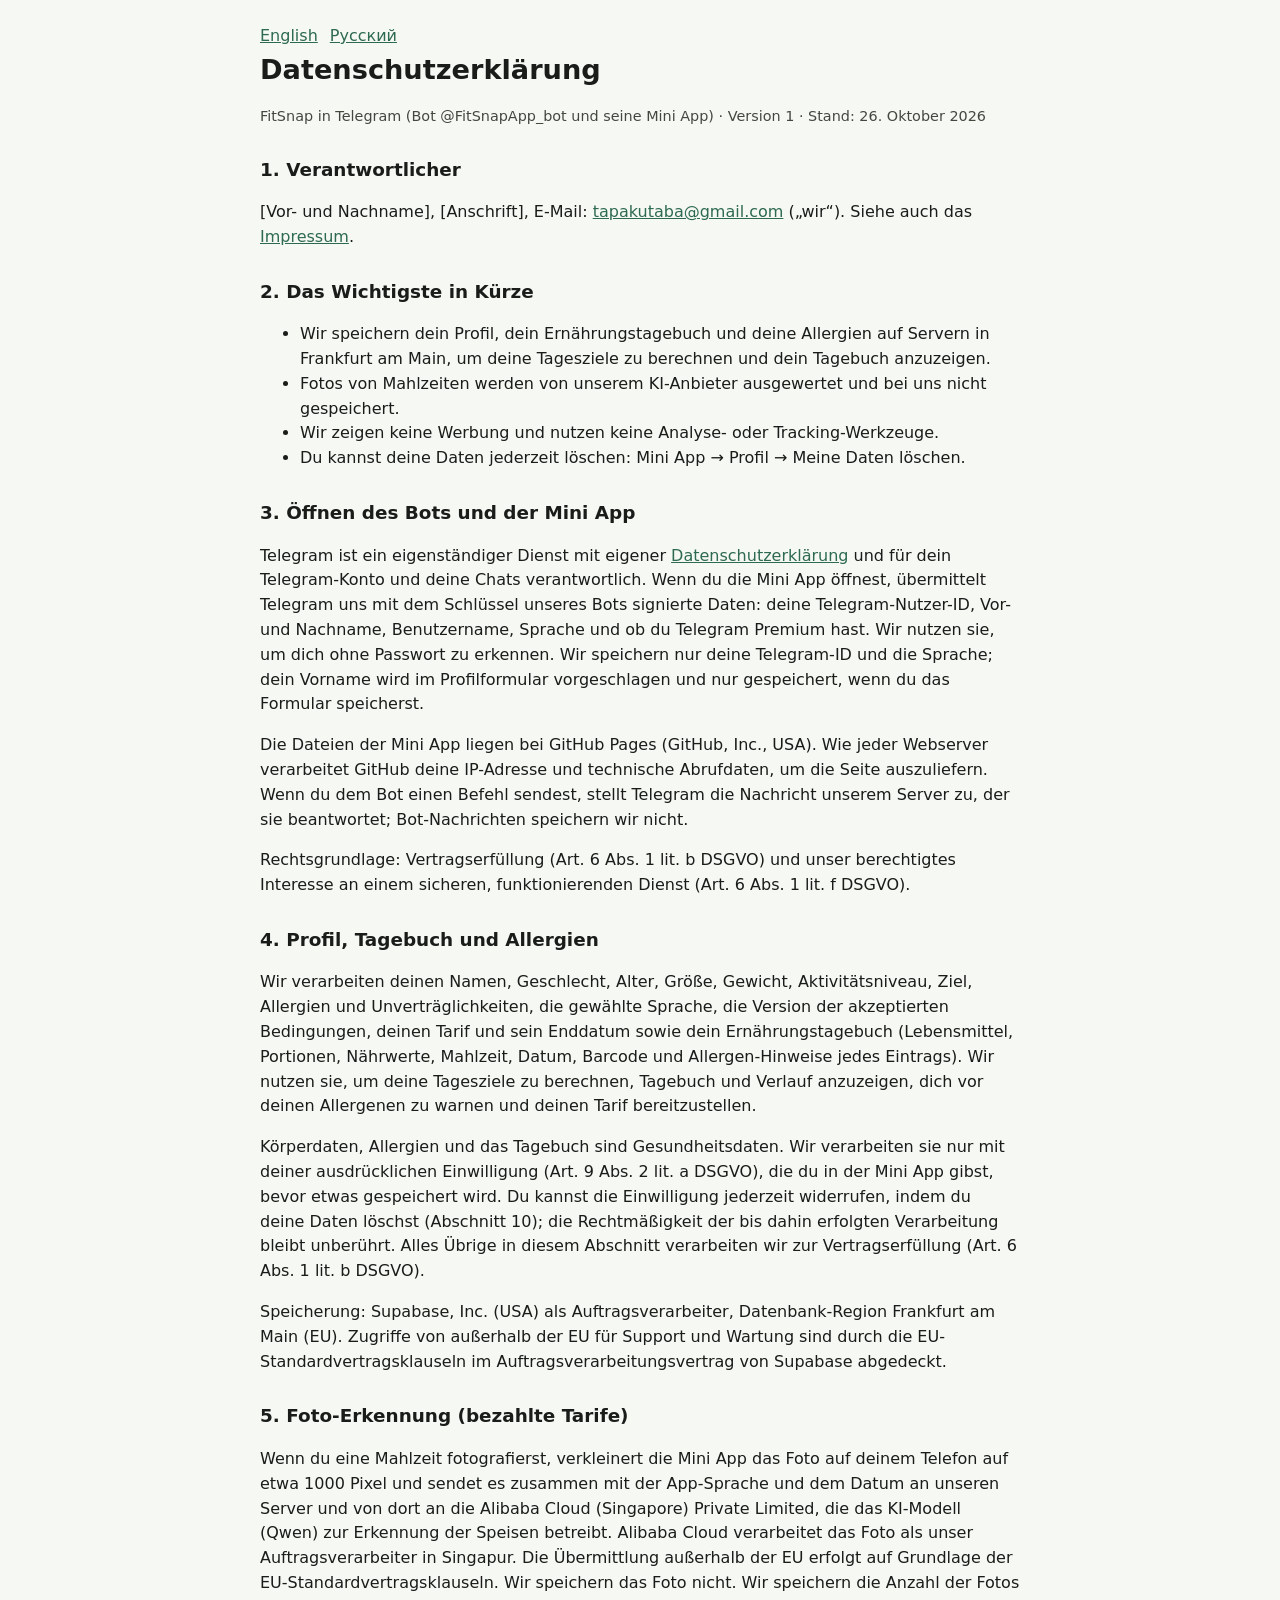
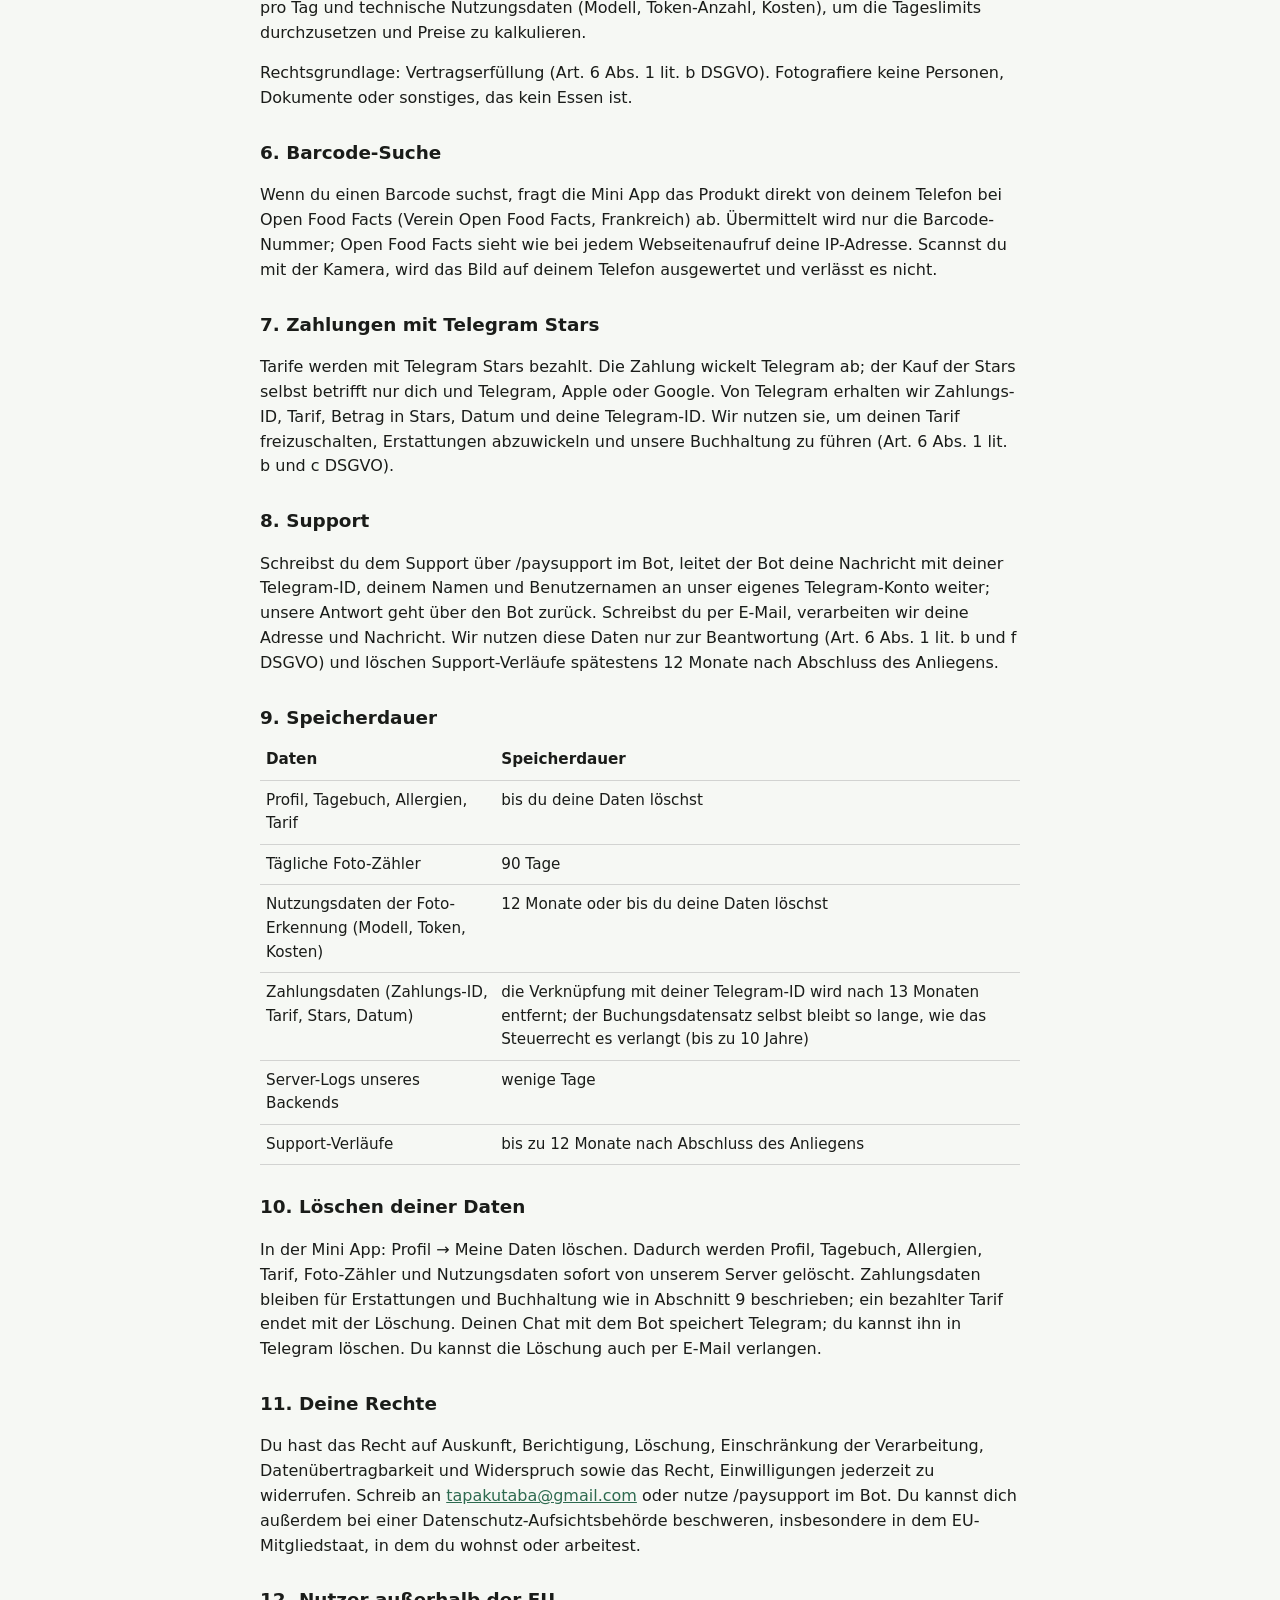
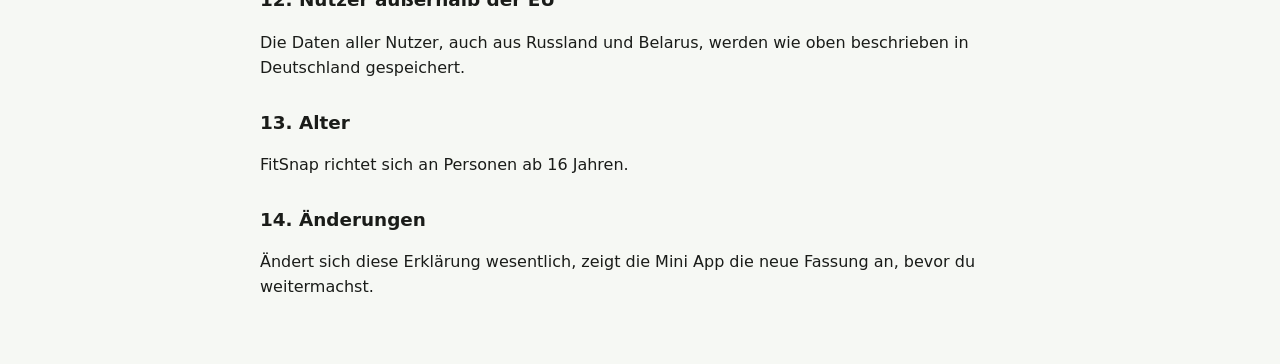
==== legal/de/privacy.html @ 0e313ad4 "Add legal documents, localized legal links and refund note Co-Authored-By: Claude Opus 5.5 <noreply@" ====
<!doctype html>
<html lang="de">
<head>
<meta charset="utf-8">
<meta name="viewport" content="width=device-width, initial-scale=1">
<title>FitSnap in Telegram: Datenschutzerklärung</title>
<link rel="stylesheet" href="../style.css">
</head>
<body>
<!-- Vor dem Start: [Vor- und Nachname] und [Anschrift] ersetzen (auch in impressum.html) und Text prüfen lassen. -->
<main>
<nav><a href="../en/privacy.html">English</a><a href="../ru/privacy.html">Русский</a></nav>
<h1>Datenschutzerklärung</h1>
<p class="meta">FitSnap in Telegram (Bot @FitSnapApp_bot und seine Mini App) · Version 1 · Stand: 26. Oktober 2026</p>

<h2>1. Verantwortlicher</h2>
<p>[Vor- und Nachname], [Anschrift], E-Mail: <a href="mailto:tapakutaba@gmail.com">tapakutaba@gmail.com</a> („wir“). Siehe auch das <a href="../impressum.html">Impressum</a>.</p>

<h2>2. Das Wichtigste in Kürze</h2>
<ul>
  <li>Wir speichern dein Profil, dein Ernährungstagebuch und deine Allergien auf Servern in Frankfurt am Main, um deine Tagesziele zu berechnen und dein Tagebuch anzuzeigen.</li>
  <li>Fotos von Mahlzeiten werden von unserem KI-Anbieter ausgewertet und bei uns nicht gespeichert.</li>
  <li>Wir zeigen keine Werbung und nutzen keine Analyse- oder Tracking-Werkzeuge.</li>
  <li>Du kannst deine Daten jederzeit löschen: Mini App → Profil → Meine Daten löschen.</li>
</ul>

<h2>3. Öffnen des Bots und der Mini App</h2>
<p>Telegram ist ein eigenständiger Dienst mit eigener <a href="https://telegram.org/privacy">Datenschutzerklärung</a> und für dein Telegram-Konto und deine Chats verantwortlich. Wenn du die Mini App öffnest, übermittelt Telegram uns mit dem Schlüssel unseres Bots signierte Daten: deine Telegram-Nutzer-ID, Vor- und Nachname, Benutzername, Sprache und ob du Telegram Premium hast. Wir nutzen sie, um dich ohne Passwort zu erkennen. Wir speichern nur deine Telegram-ID und die Sprache; dein Vorname wird im Profilformular vorgeschlagen und nur gespeichert, wenn du das Formular speicherst.</p>
<p>Die Dateien der Mini App liegen bei GitHub Pages (GitHub, Inc., USA). Wie jeder Webserver verarbeitet GitHub deine IP-Adresse und technische Abrufdaten, um die Seite auszuliefern. Wenn du dem Bot einen Befehl sendest, stellt Telegram die Nachricht unserem Server zu, der sie beantwortet; Bot-Nachrichten speichern wir nicht.</p>
<p>Rechtsgrundlage: Vertragserfüllung (Art. 6 Abs. 1 lit. b DSGVO) und unser berechtigtes Interesse an einem sicheren, funktionierenden Dienst (Art. 6 Abs. 1 lit. f DSGVO).</p>

<h2>4. Profil, Tagebuch und Allergien</h2>
<p>Wir verarbeiten deinen Namen, Geschlecht, Alter, Größe, Gewicht, Aktivitätsniveau, Ziel, Allergien und Unverträglichkeiten, die gewählte Sprache, die Version der akzeptierten Bedingungen, deinen Tarif und sein Enddatum sowie dein Ernährungstagebuch (Lebensmittel, Portionen, Nährwerte, Mahlzeit, Datum, Barcode und Allergen-Hinweise jedes Eintrags). Wir nutzen sie, um deine Tagesziele zu berechnen, Tagebuch und Verlauf anzuzeigen, dich vor deinen Allergenen zu warnen und deinen Tarif bereitzustellen.</p>
<p>Körperdaten, Allergien und das Tagebuch sind Gesundheitsdaten. Wir verarbeiten sie nur mit deiner ausdrücklichen Einwilligung (Art. 9 Abs. 2 lit. a DSGVO), die du in der Mini App gibst, bevor etwas gespeichert wird. Du kannst die Einwilligung jederzeit widerrufen, indem du deine Daten löschst (Abschnitt 10); die Rechtmäßigkeit der bis dahin erfolgten Verarbeitung bleibt unberührt. Alles Übrige in diesem Abschnitt verarbeiten wir zur Vertragserfüllung (Art. 6 Abs. 1 lit. b DSGVO).</p>
<p>Speicherung: Supabase, Inc. (USA) als Auftragsverarbeiter, Datenbank-Region Frankfurt am Main (EU). Zugriffe von außerhalb der EU für Support und Wartung sind durch die EU-Standardvertragsklauseln im Auftragsverarbeitungsvertrag von Supabase abgedeckt.</p>

<h2>5. Foto-Erkennung (bezahlte Tarife)</h2>
<p>Wenn du eine Mahlzeit fotografierst, verkleinert die Mini App das Foto auf deinem Telefon auf etwa 1000 Pixel und sendet es zusammen mit der App-Sprache und dem Datum an unseren Server und von dort an die Alibaba Cloud (Singapore) Private Limited, die das KI-Modell (Qwen) zur Erkennung der Speisen betreibt. Alibaba Cloud verarbeitet das Foto als unser Auftragsverarbeiter in Singapur. Die Übermittlung außerhalb der EU erfolgt auf Grundlage der EU-Standardvertragsklauseln. Wir speichern das Foto nicht. Wir speichern die Anzahl der Fotos pro Tag und technische Nutzungsdaten (Modell, Token-Anzahl, Kosten), um die Tageslimits durchzusetzen und Preise zu kalkulieren.</p>
<p>Rechtsgrundlage: Vertragserfüllung (Art. 6 Abs. 1 lit. b DSGVO). Fotografiere keine Personen, Dokumente oder sonstiges, das kein Essen ist.</p>

<h2>6. Barcode-Suche</h2>
<p>Wenn du einen Barcode suchst, fragt die Mini App das Produkt direkt von deinem Telefon bei Open Food Facts (Verein Open Food Facts, Frankreich) ab. Übermittelt wird nur die Barcode-Nummer; Open Food Facts sieht wie bei jedem Webseitenaufruf deine IP-Adresse. Scannst du mit der Kamera, wird das Bild auf deinem Telefon ausgewertet und verlässt es nicht.</p>

<h2>7. Zahlungen mit Telegram Stars</h2>
<p>Tarife werden mit Telegram Stars bezahlt. Die Zahlung wickelt Telegram ab; der Kauf der Stars selbst betrifft nur dich und Telegram, Apple oder Google. Von Telegram erhalten wir Zahlungs-ID, Tarif, Betrag in Stars, Datum und deine Telegram-ID. Wir nutzen sie, um deinen Tarif freizuschalten, Erstattungen abzuwickeln und unsere Buchhaltung zu führen (Art. 6 Abs. 1 lit. b und c DSGVO).</p>

<h2>8. Support</h2>
<p>Schreibst du dem Support über /paysupport im Bot, leitet der Bot deine Nachricht mit deiner Telegram-ID, deinem Namen und Benutzernamen an unser eigenes Telegram-Konto weiter; unsere Antwort geht über den Bot zurück. Schreibst du per E-Mail, verarbeiten wir deine Adresse und Nachricht. Wir nutzen diese Daten nur zur Beantwortung (Art. 6 Abs. 1 lit. b und f DSGVO) und löschen Support-Verläufe spätestens 12 Monate nach Abschluss des Anliegens.</p>

<h2>9. Speicherdauer</h2>
<table>
  <tr><th>Daten</th><th>Speicherdauer</th></tr>
  <tr><td>Profil, Tagebuch, Allergien, Tarif</td><td>bis du deine Daten löschst</td></tr>
  <tr><td>Tägliche Foto-Zähler</td><td>90 Tage</td></tr>
  <tr><td>Nutzungsdaten der Foto-Erkennung (Modell, Token, Kosten)</td><td>12 Monate oder bis du deine Daten löschst</td></tr>
  <tr><td>Zahlungsdaten (Zahlungs-ID, Tarif, Stars, Datum)</td><td>die Verknüpfung mit deiner Telegram-ID wird nach 13 Monaten entfernt; der Buchungsdatensatz selbst bleibt so lange, wie das Steuerrecht es verlangt (bis zu 10 Jahre)</td></tr>
  <tr><td>Server-Logs unseres Backends</td><td>wenige Tage</td></tr>
  <tr><td>Support-Verläufe</td><td>bis zu 12 Monate nach Abschluss des Anliegens</td></tr>
</table>

<h2>10. Löschen deiner Daten</h2>
<p>In der Mini App: Profil → Meine Daten löschen. Dadurch werden Profil, Tagebuch, Allergien, Tarif, Foto-Zähler und Nutzungsdaten sofort von unserem Server gelöscht. Zahlungsdaten bleiben für Erstattungen und Buchhaltung wie in Abschnitt 9 beschrieben; ein bezahlter Tarif endet mit der Löschung. Deinen Chat mit dem Bot speichert Telegram; du kannst ihn in Telegram löschen. Du kannst die Löschung auch per E-Mail verlangen.</p>

<h2>11. Deine Rechte</h2>
<p>Du hast das Recht auf Auskunft, Berichtigung, Löschung, Einschränkung der Verarbeitung, Datenübertragbarkeit und Widerspruch sowie das Recht, Einwilligungen jederzeit zu widerrufen. Schreib an <a href="mailto:tapakutaba@gmail.com">tapakutaba@gmail.com</a> oder nutze /paysupport im Bot. Du kannst dich außerdem bei einer Datenschutz-Aufsichtsbehörde beschweren, insbesondere in dem EU-Mitgliedstaat, in dem du wohnst oder arbeitest.</p>

<h2>12. Nutzer außerhalb der EU</h2>
<p>Die Daten aller Nutzer, auch aus Russland und Belarus, werden wie oben beschrieben in Deutschland gespeichert.</p>

<h2>13. Alter</h2>
<p>FitSnap richtet sich an Personen ab 16 Jahren.</p>

<h2>14. Änderungen</h2>
<p>Ändert sich diese Erklärung wesentlich, zeigt die Mini App die neue Fassung an, bevor du weitermachst.</p>
</main>
</body>
</html>
---- legal/style.css ----
:root {
  --bg: #f6f8f4;
  --text: #1a1c19;
  --muted: #43483f;
  --accent: #2d6a4f;
  --warn-bg: #ffdad6;
  --warn-text: #410002;
}
@media (prefers-color-scheme: dark) {
  :root {
    --bg: #111410;
    --text: #e2e3dd;
    --muted: #c3c8bb;
    --accent: #95d5b2;
    --warn-bg: #93000a;
    --warn-text: #ffdad6;
  }
}
body {
  margin: 0;
  background: var(--bg);
  color: var(--text);
  font: 16px/1.55 system-ui, -apple-system, "Segoe UI", Roboto, sans-serif;
}
main { max-width: 760px; margin: 0 auto; padding: 24px 16px 48px; }
h1 { font-size: 1.7rem; margin: 0 0 4px; }
h2 { font-size: 1.15rem; margin: 28px 0 8px; }
p, li { color: var(--text); }
.meta { color: var(--muted); font-size: 0.9rem; margin-bottom: 20px; }
.warning {
  background: var(--warn-bg);
  color: var(--warn-text);
  font-weight: 700;
  padding: 14px 16px;
  border-radius: 14px;
  margin: 16px 0;
}
a { color: var(--accent); }
nav a { margin-right: 12px; }
table { border-collapse: collapse; width: 100%; font-size: 0.95rem; }
th, td { text-align: left; vertical-align: top; padding: 8px 6px; border-bottom: 1px solid rgba(127, 127, 127, 0.3); }
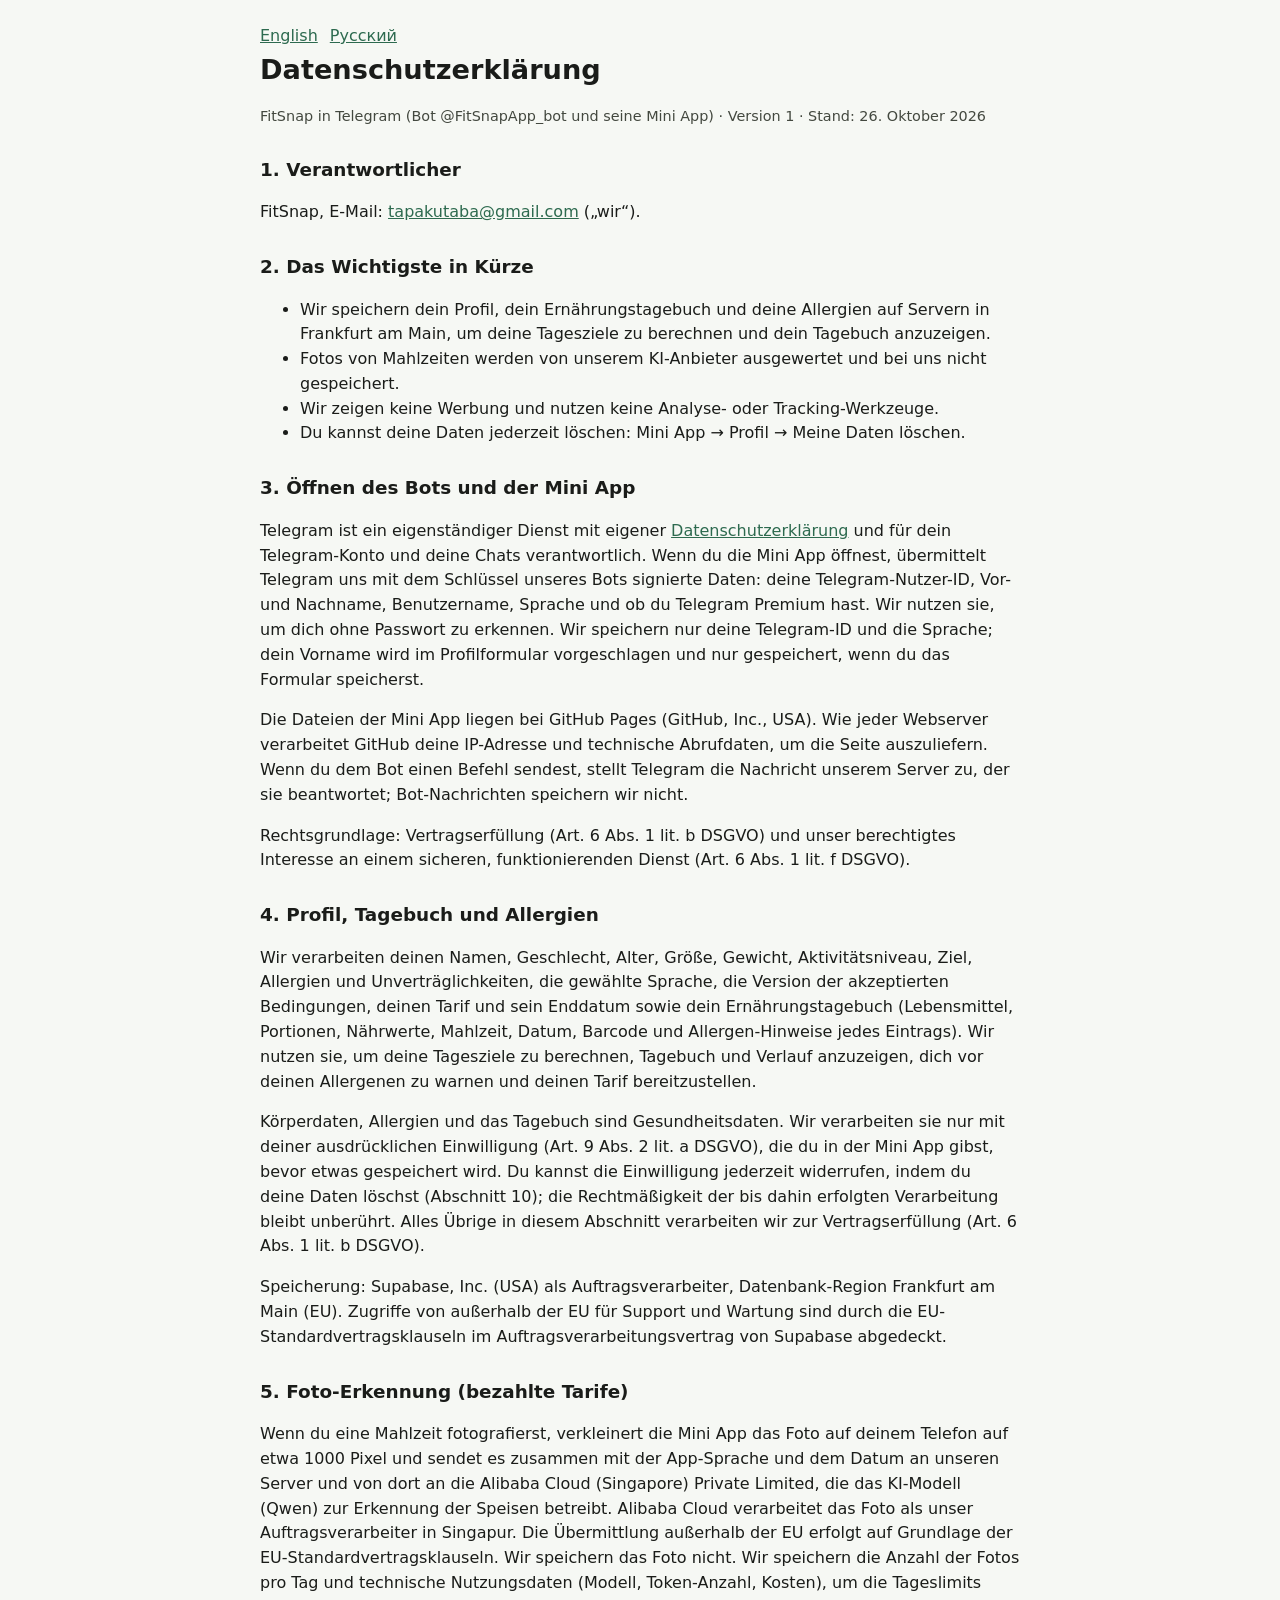
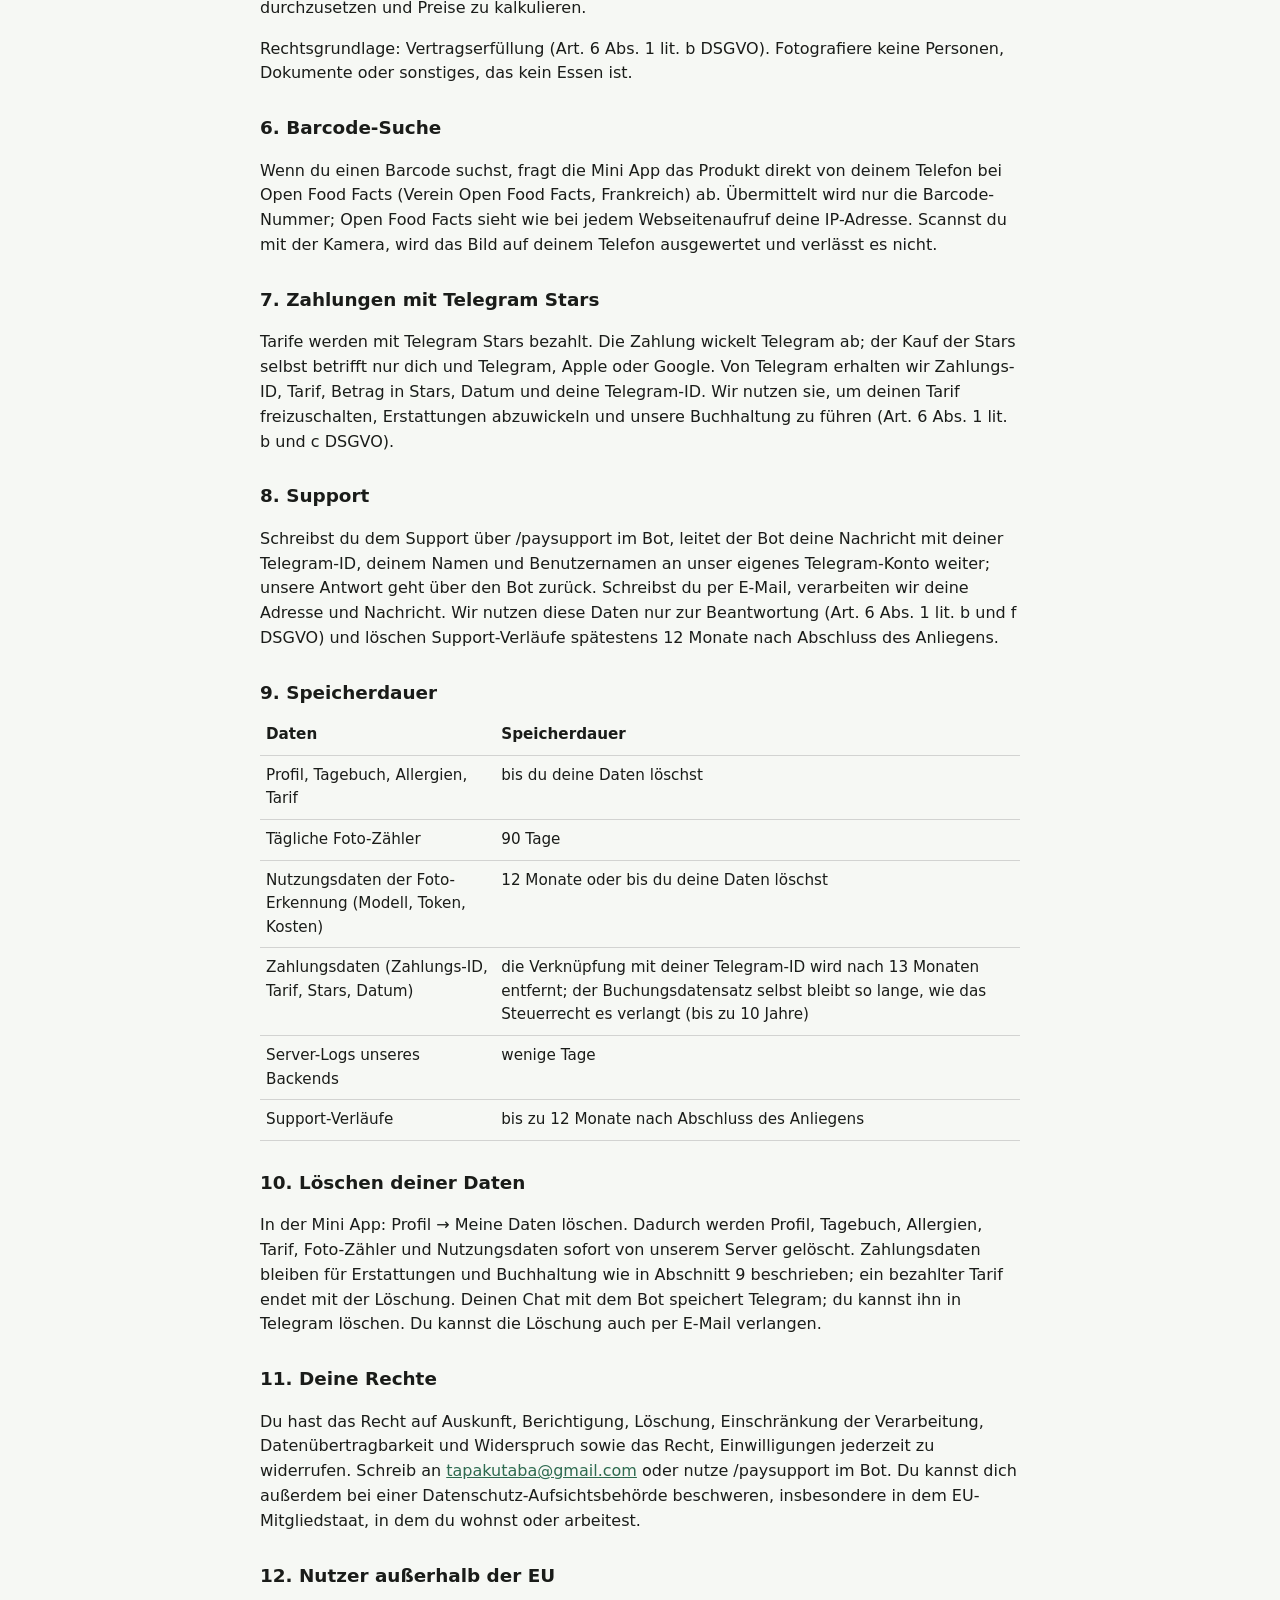
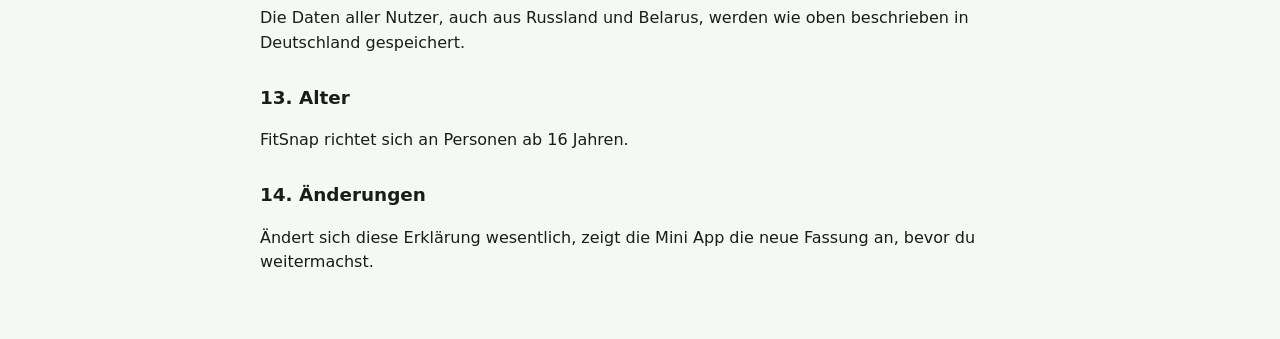
==== commit d46e6037: "Simplify terms: refunds via support, Russian law, no Impressum Co-Authored-By: Claude Opus 5.5 <nore" ====
--- a/legal/de/privacy.html
+++ b/legal/de/privacy.html
@@ -7,14 +7,13 @@
 <link rel="stylesheet" href="../style.css">
 </head>
 <body>
-<!-- Vor dem Start: [Vor- und Nachname] und [Anschrift] ersetzen (auch in impressum.html) und Text prüfen lassen. -->
 <main>
 <nav><a href="../en/privacy.html">English</a><a href="../ru/privacy.html">Русский</a></nav>
 <h1>Datenschutzerklärung</h1>
 <p class="meta">FitSnap in Telegram (Bot @FitSnapApp_bot und seine Mini App) · Version 1 · Stand: 26. Oktober 2026</p>
 
 <h2>1. Verantwortlicher</h2>
-<p>[Vor- und Nachname], [Anschrift], E-Mail: <a href="mailto:tapakutaba@gmail.com">tapakutaba@gmail.com</a> („wir“). Siehe auch das <a href="../impressum.html">Impressum</a>.</p>
+<p>FitSnap, E-Mail: <a href="mailto:tapakutaba@gmail.com">tapakutaba@gmail.com</a> („wir“).</p>
 
 <h2>2. Das Wichtigste in Kürze</h2>
 <ul>
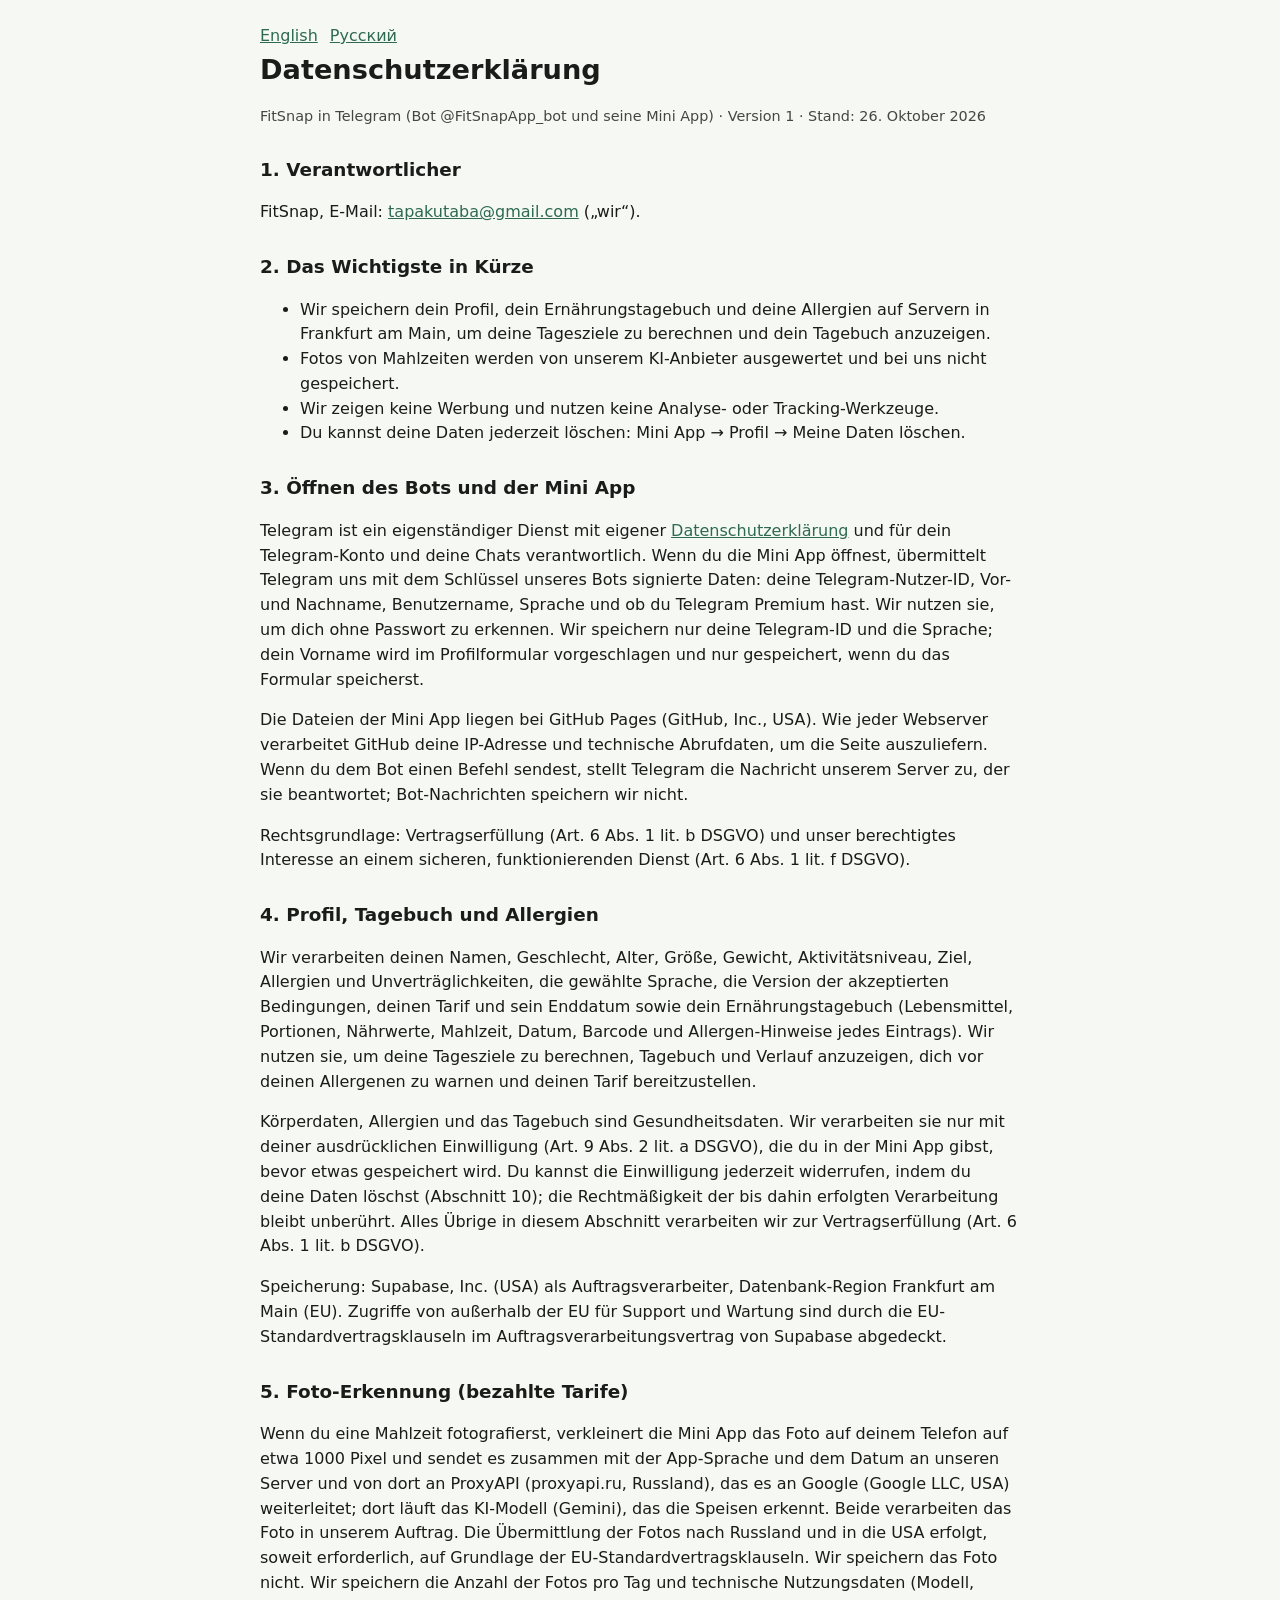
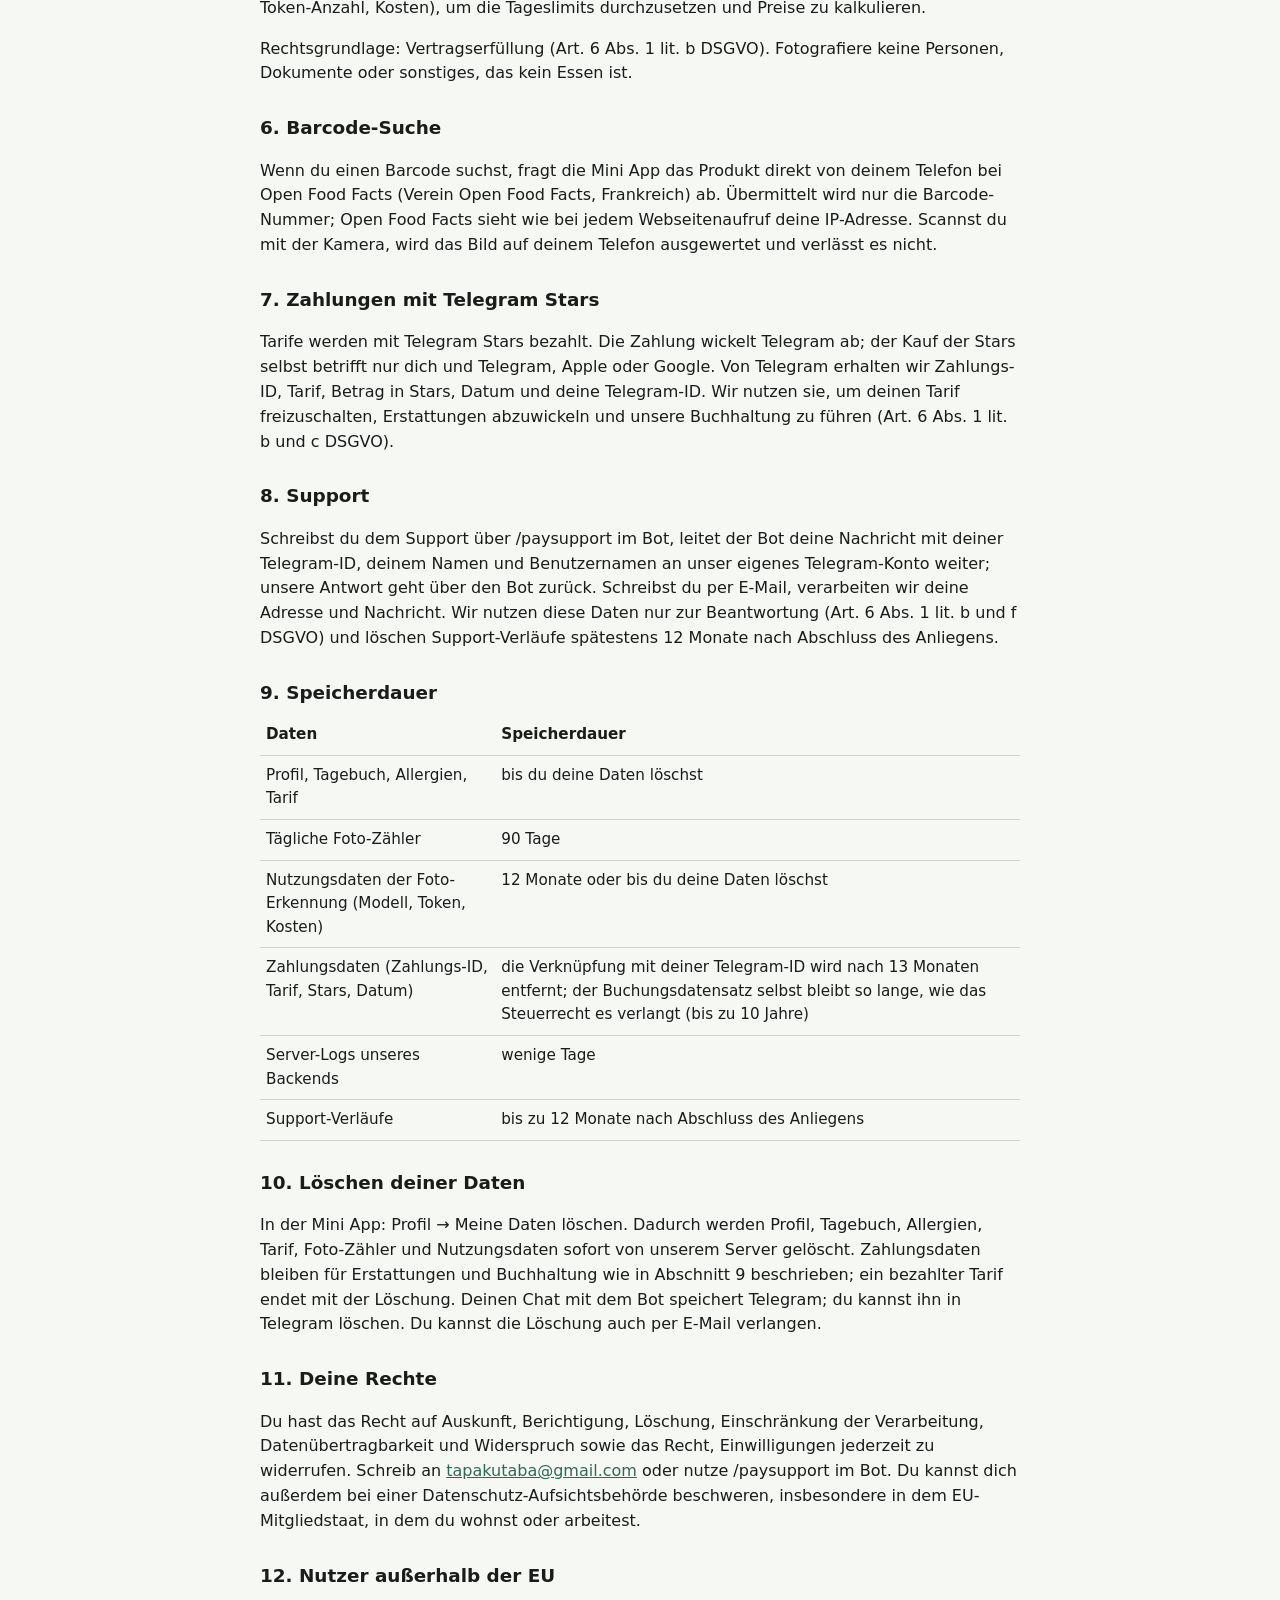
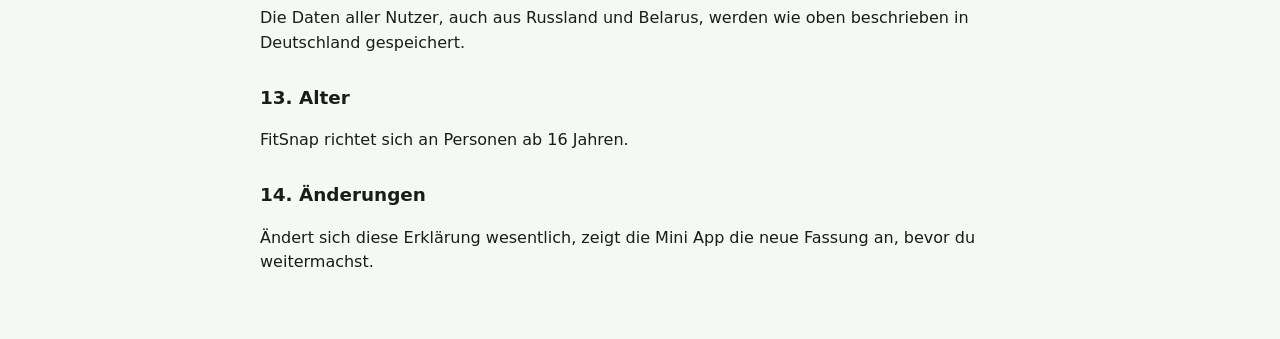
==== commit d2e043e6: "Privacy policy: photo recognition via ProxyAPI and Google Gemini Co-Authored-By: Claude Opus 5.5 <no" ====
--- a/legal/de/privacy.html
+++ b/legal/de/privacy.html
@@ -34,7 +34,7 @@
 <p>Speicherung: Supabase, Inc. (USA) als Auftragsverarbeiter, Datenbank-Region Frankfurt am Main (EU). Zugriffe von außerhalb der EU für Support und Wartung sind durch die EU-Standardvertragsklauseln im Auftragsverarbeitungsvertrag von Supabase abgedeckt.</p>
 
 <h2>5. Foto-Erkennung (bezahlte Tarife)</h2>
-<p>Wenn du eine Mahlzeit fotografierst, verkleinert die Mini App das Foto auf deinem Telefon auf etwa 1000 Pixel und sendet es zusammen mit der App-Sprache und dem Datum an unseren Server und von dort an die Alibaba Cloud (Singapore) Private Limited, die das KI-Modell (Qwen) zur Erkennung der Speisen betreibt. Alibaba Cloud verarbeitet das Foto als unser Auftragsverarbeiter in Singapur. Die Übermittlung außerhalb der EU erfolgt auf Grundlage der EU-Standardvertragsklauseln. Wir speichern das Foto nicht. Wir speichern die Anzahl der Fotos pro Tag und technische Nutzungsdaten (Modell, Token-Anzahl, Kosten), um die Tageslimits durchzusetzen und Preise zu kalkulieren.</p>
+<p>Wenn du eine Mahlzeit fotografierst, verkleinert die Mini App das Foto auf deinem Telefon auf etwa 1000 Pixel und sendet es zusammen mit der App-Sprache und dem Datum an unseren Server und von dort an ProxyAPI (proxyapi.ru, Russland), das es an Google (Google LLC, USA) weiterleitet; dort läuft das KI-Modell (Gemini), das die Speisen erkennt. Beide verarbeiten das Foto in unserem Auftrag. Die Übermittlung der Fotos nach Russland und in die USA erfolgt, soweit erforderlich, auf Grundlage der EU-Standardvertragsklauseln. Wir speichern das Foto nicht. Wir speichern die Anzahl der Fotos pro Tag und technische Nutzungsdaten (Modell, Token-Anzahl, Kosten), um die Tageslimits durchzusetzen und Preise zu kalkulieren.</p>
 <p>Rechtsgrundlage: Vertragserfüllung (Art. 6 Abs. 1 lit. b DSGVO). Fotografiere keine Personen, Dokumente oder sonstiges, das kein Essen ist.</p>
 
 <h2>6. Barcode-Suche</h2>
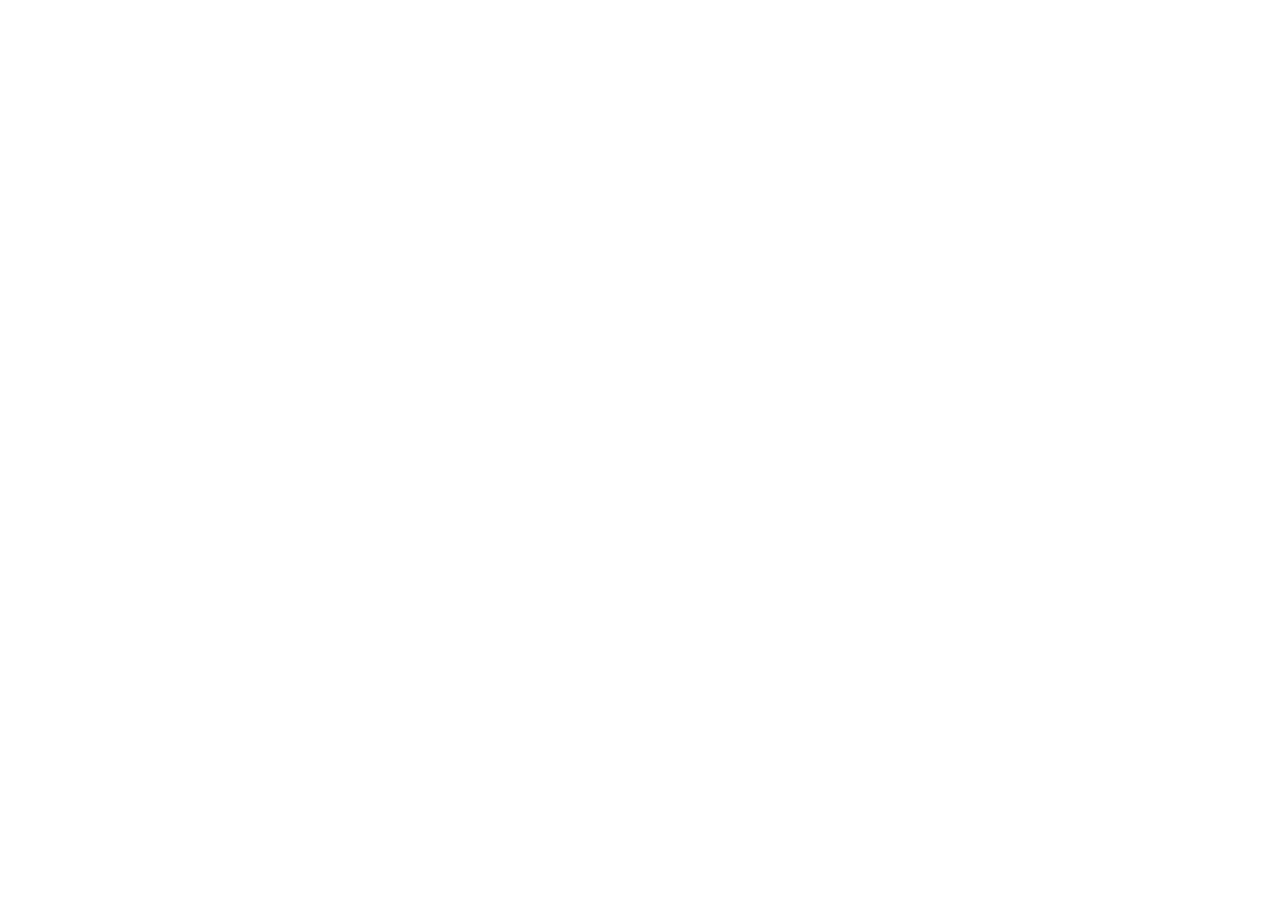
==== commit 9f66b8d1: "Redirect to the Yandex Cloud address Co-Authored-By: Claude Opus 5.5 <noreply@anthropic.com>" ====
--- a/legal/de/privacy.html
+++ b/legal/de/privacy.html
@@ -1,76 +1,8 @@
 <!doctype html>
-<html lang="de">
-<head>
-<meta charset="utf-8">
-<meta name="viewport" content="width=device-width, initial-scale=1">
-<title>FitSnap in Telegram: Datenschutzerklärung</title>
-<link rel="stylesheet" href="../style.css">
-</head>
-<body>
-<main>
-<nav><a href="../en/privacy.html">English</a><a href="../ru/privacy.html">Русский</a></nav>
-<h1>Datenschutzerklärung</h1>
-<p class="meta">FitSnap in Telegram (Bot @FitSnapApp_bot und seine Mini App) · Version 1 · Stand: 26. Oktober 2026</p>
-
-<h2>1. Verantwortlicher</h2>
-<p>FitSnap, E-Mail: <a href="mailto:tapakutaba@gmail.com">tapakutaba@gmail.com</a> („wir“).</p>
-
-<h2>2. Das Wichtigste in Kürze</h2>
-<ul>
-  <li>Wir speichern dein Profil, dein Ernährungstagebuch und deine Allergien auf Servern in Frankfurt am Main, um deine Tagesziele zu berechnen und dein Tagebuch anzuzeigen.</li>
-  <li>Fotos von Mahlzeiten werden von unserem KI-Anbieter ausgewertet und bei uns nicht gespeichert.</li>
-  <li>Wir zeigen keine Werbung und nutzen keine Analyse- oder Tracking-Werkzeuge.</li>
-  <li>Du kannst deine Daten jederzeit löschen: Mini App → Profil → Meine Daten löschen.</li>
-</ul>
-
-<h2>3. Öffnen des Bots und der Mini App</h2>
-<p>Telegram ist ein eigenständiger Dienst mit eigener <a href="https://telegram.org/privacy">Datenschutzerklärung</a> und für dein Telegram-Konto und deine Chats verantwortlich. Wenn du die Mini App öffnest, übermittelt Telegram uns mit dem Schlüssel unseres Bots signierte Daten: deine Telegram-Nutzer-ID, Vor- und Nachname, Benutzername, Sprache und ob du Telegram Premium hast. Wir nutzen sie, um dich ohne Passwort zu erkennen. Wir speichern nur deine Telegram-ID und die Sprache; dein Vorname wird im Profilformular vorgeschlagen und nur gespeichert, wenn du das Formular speicherst.</p>
-<p>Die Dateien der Mini App liegen bei GitHub Pages (GitHub, Inc., USA). Wie jeder Webserver verarbeitet GitHub deine IP-Adresse und technische Abrufdaten, um die Seite auszuliefern. Wenn du dem Bot einen Befehl sendest, stellt Telegram die Nachricht unserem Server zu, der sie beantwortet; Bot-Nachrichten speichern wir nicht.</p>
-<p>Rechtsgrundlage: Vertragserfüllung (Art. 6 Abs. 1 lit. b DSGVO) und unser berechtigtes Interesse an einem sicheren, funktionierenden Dienst (Art. 6 Abs. 1 lit. f DSGVO).</p>
-
-<h2>4. Profil, Tagebuch und Allergien</h2>
-<p>Wir verarbeiten deinen Namen, Geschlecht, Alter, Größe, Gewicht, Aktivitätsniveau, Ziel, Allergien und Unverträglichkeiten, die gewählte Sprache, die Version der akzeptierten Bedingungen, deinen Tarif und sein Enddatum sowie dein Ernährungstagebuch (Lebensmittel, Portionen, Nährwerte, Mahlzeit, Datum, Barcode und Allergen-Hinweise jedes Eintrags). Wir nutzen sie, um deine Tagesziele zu berechnen, Tagebuch und Verlauf anzuzeigen, dich vor deinen Allergenen zu warnen und deinen Tarif bereitzustellen.</p>
-<p>Körperdaten, Allergien und das Tagebuch sind Gesundheitsdaten. Wir verarbeiten sie nur mit deiner ausdrücklichen Einwilligung (Art. 9 Abs. 2 lit. a DSGVO), die du in der Mini App gibst, bevor etwas gespeichert wird. Du kannst die Einwilligung jederzeit widerrufen, indem du deine Daten löschst (Abschnitt 10); die Rechtmäßigkeit der bis dahin erfolgten Verarbeitung bleibt unberührt. Alles Übrige in diesem Abschnitt verarbeiten wir zur Vertragserfüllung (Art. 6 Abs. 1 lit. b DSGVO).</p>
-<p>Speicherung: Supabase, Inc. (USA) als Auftragsverarbeiter, Datenbank-Region Frankfurt am Main (EU). Zugriffe von außerhalb der EU für Support und Wartung sind durch die EU-Standardvertragsklauseln im Auftragsverarbeitungsvertrag von Supabase abgedeckt.</p>
-
-<h2>5. Foto-Erkennung (bezahlte Tarife)</h2>
-<p>Wenn du eine Mahlzeit fotografierst, verkleinert die Mini App das Foto auf deinem Telefon auf etwa 1000 Pixel und sendet es zusammen mit der App-Sprache und dem Datum an unseren Server und von dort an ProxyAPI (proxyapi.ru, Russland), das es an Google (Google LLC, USA) weiterleitet; dort läuft das KI-Modell (Gemini), das die Speisen erkennt. Beide verarbeiten das Foto in unserem Auftrag. Die Übermittlung der Fotos nach Russland und in die USA erfolgt, soweit erforderlich, auf Grundlage der EU-Standardvertragsklauseln. Wir speichern das Foto nicht. Wir speichern die Anzahl der Fotos pro Tag und technische Nutzungsdaten (Modell, Token-Anzahl, Kosten), um die Tageslimits durchzusetzen und Preise zu kalkulieren.</p>
-<p>Rechtsgrundlage: Vertragserfüllung (Art. 6 Abs. 1 lit. b DSGVO). Fotografiere keine Personen, Dokumente oder sonstiges, das kein Essen ist.</p>
-
-<h2>6. Barcode-Suche</h2>
-<p>Wenn du einen Barcode suchst, fragt die Mini App das Produkt direkt von deinem Telefon bei Open Food Facts (Verein Open Food Facts, Frankreich) ab. Übermittelt wird nur die Barcode-Nummer; Open Food Facts sieht wie bei jedem Webseitenaufruf deine IP-Adresse. Scannst du mit der Kamera, wird das Bild auf deinem Telefon ausgewertet und verlässt es nicht.</p>
-
-<h2>7. Zahlungen mit Telegram Stars</h2>
-<p>Tarife werden mit Telegram Stars bezahlt. Die Zahlung wickelt Telegram ab; der Kauf der Stars selbst betrifft nur dich und Telegram, Apple oder Google. Von Telegram erhalten wir Zahlungs-ID, Tarif, Betrag in Stars, Datum und deine Telegram-ID. Wir nutzen sie, um deinen Tarif freizuschalten, Erstattungen abzuwickeln und unsere Buchhaltung zu führen (Art. 6 Abs. 1 lit. b und c DSGVO).</p>
-
-<h2>8. Support</h2>
-<p>Schreibst du dem Support über /paysupport im Bot, leitet der Bot deine Nachricht mit deiner Telegram-ID, deinem Namen und Benutzernamen an unser eigenes Telegram-Konto weiter; unsere Antwort geht über den Bot zurück. Schreibst du per E-Mail, verarbeiten wir deine Adresse und Nachricht. Wir nutzen diese Daten nur zur Beantwortung (Art. 6 Abs. 1 lit. b und f DSGVO) und löschen Support-Verläufe spätestens 12 Monate nach Abschluss des Anliegens.</p>
-
-<h2>9. Speicherdauer</h2>
-<table>
-  <tr><th>Daten</th><th>Speicherdauer</th></tr>
-  <tr><td>Profil, Tagebuch, Allergien, Tarif</td><td>bis du deine Daten löschst</td></tr>
-  <tr><td>Tägliche Foto-Zähler</td><td>90 Tage</td></tr>
-  <tr><td>Nutzungsdaten der Foto-Erkennung (Modell, Token, Kosten)</td><td>12 Monate oder bis du deine Daten löschst</td></tr>
-  <tr><td>Zahlungsdaten (Zahlungs-ID, Tarif, Stars, Datum)</td><td>die Verknüpfung mit deiner Telegram-ID wird nach 13 Monaten entfernt; der Buchungsdatensatz selbst bleibt so lange, wie das Steuerrecht es verlangt (bis zu 10 Jahre)</td></tr>
-  <tr><td>Server-Logs unseres Backends</td><td>wenige Tage</td></tr>
-  <tr><td>Support-Verläufe</td><td>bis zu 12 Monate nach Abschluss des Anliegens</td></tr>
-</table>
-
-<h2>10. Löschen deiner Daten</h2>
-<p>In der Mini App: Profil → Meine Daten löschen. Dadurch werden Profil, Tagebuch, Allergien, Tarif, Foto-Zähler und Nutzungsdaten sofort von unserem Server gelöscht. Zahlungsdaten bleiben für Erstattungen und Buchhaltung wie in Abschnitt 9 beschrieben; ein bezahlter Tarif endet mit der Löschung. Deinen Chat mit dem Bot speichert Telegram; du kannst ihn in Telegram löschen. Du kannst die Löschung auch per E-Mail verlangen.</p>
-
-<h2>11. Deine Rechte</h2>
-<p>Du hast das Recht auf Auskunft, Berichtigung, Löschung, Einschränkung der Verarbeitung, Datenübertragbarkeit und Widerspruch sowie das Recht, Einwilligungen jederzeit zu widerrufen. Schreib an <a href="mailto:tapakutaba@gmail.com">tapakutaba@gmail.com</a> oder nutze /paysupport im Bot. Du kannst dich außerdem bei einer Datenschutz-Aufsichtsbehörde beschweren, insbesondere in dem EU-Mitgliedstaat, in dem du wohnst oder arbeitest.</p>
-
-<h2>12. Nutzer außerhalb der EU</h2>
-<p>Die Daten aller Nutzer, auch aus Russland und Belarus, werden wie oben beschrieben in Deutschland gespeichert.</p>
-
-<h2>13. Alter</h2>
-<p>FitSnap richtet sich an Personen ab 16 Jahren.</p>
-
-<h2>14. Änderungen</h2>
-<p>Ändert sich diese Erklärung wesentlich, zeigt die Mini App die neue Fassung an, bevor du weitermachst.</p>
-</main>
-</body>
-</html>
+<html><head><meta charset="utf-8"><meta name="viewport" content="width=device-width, initial-scale=1"><title>FitSnap</title>
+<script>
+// FitSnap moved to Yandex Cloud (this address does not load in Russia). Keep query and hash:
+// Telegram passes the Mini App launch data in the hash.
+location.replace("https://d5dh2gk8tmof84sso8jt.d8epmcec.apigw.yandexcloud.net/legal/de/privacy.html" + location.search + location.hash);
+</script></head>
+<body><p><a href="https://d5dh2gk8tmof84sso8jt.d8epmcec.apigw.yandexcloud.net/legal/de/privacy.html">FitSnap</a></p></body></html>
